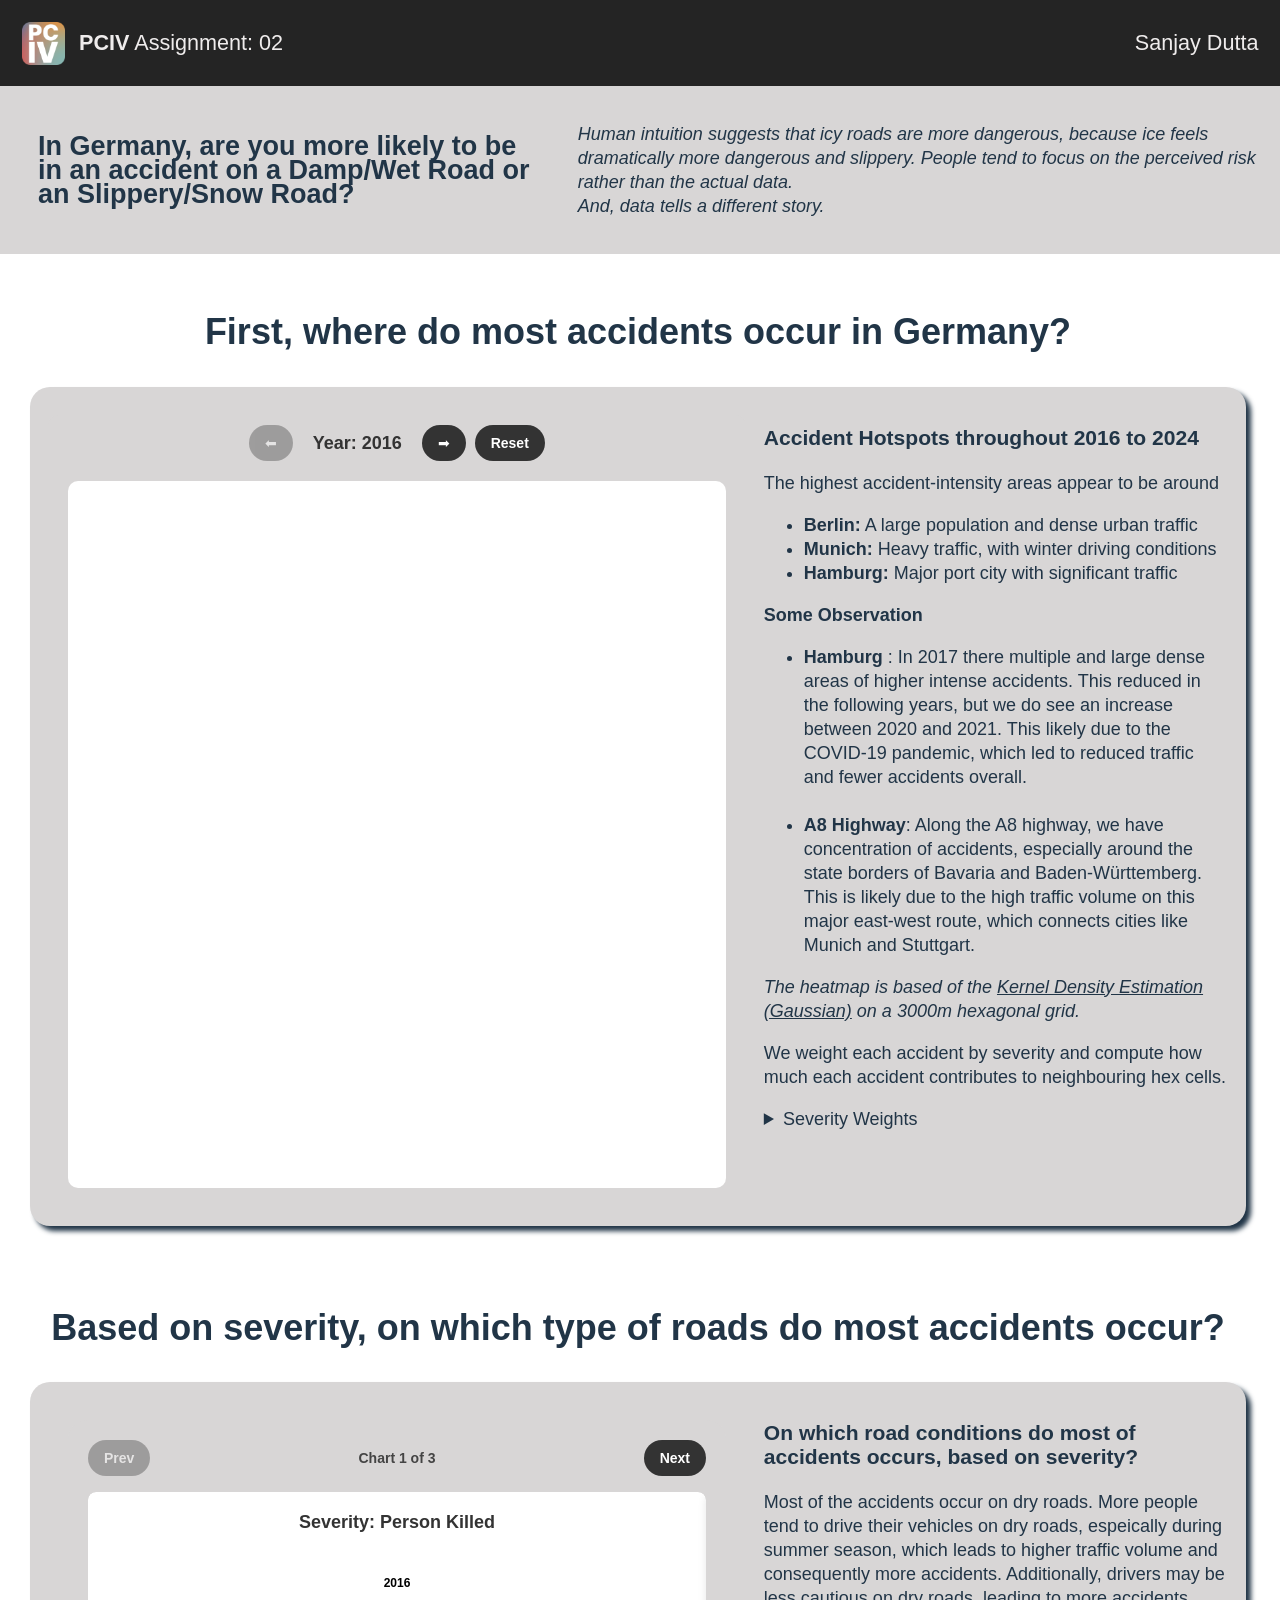
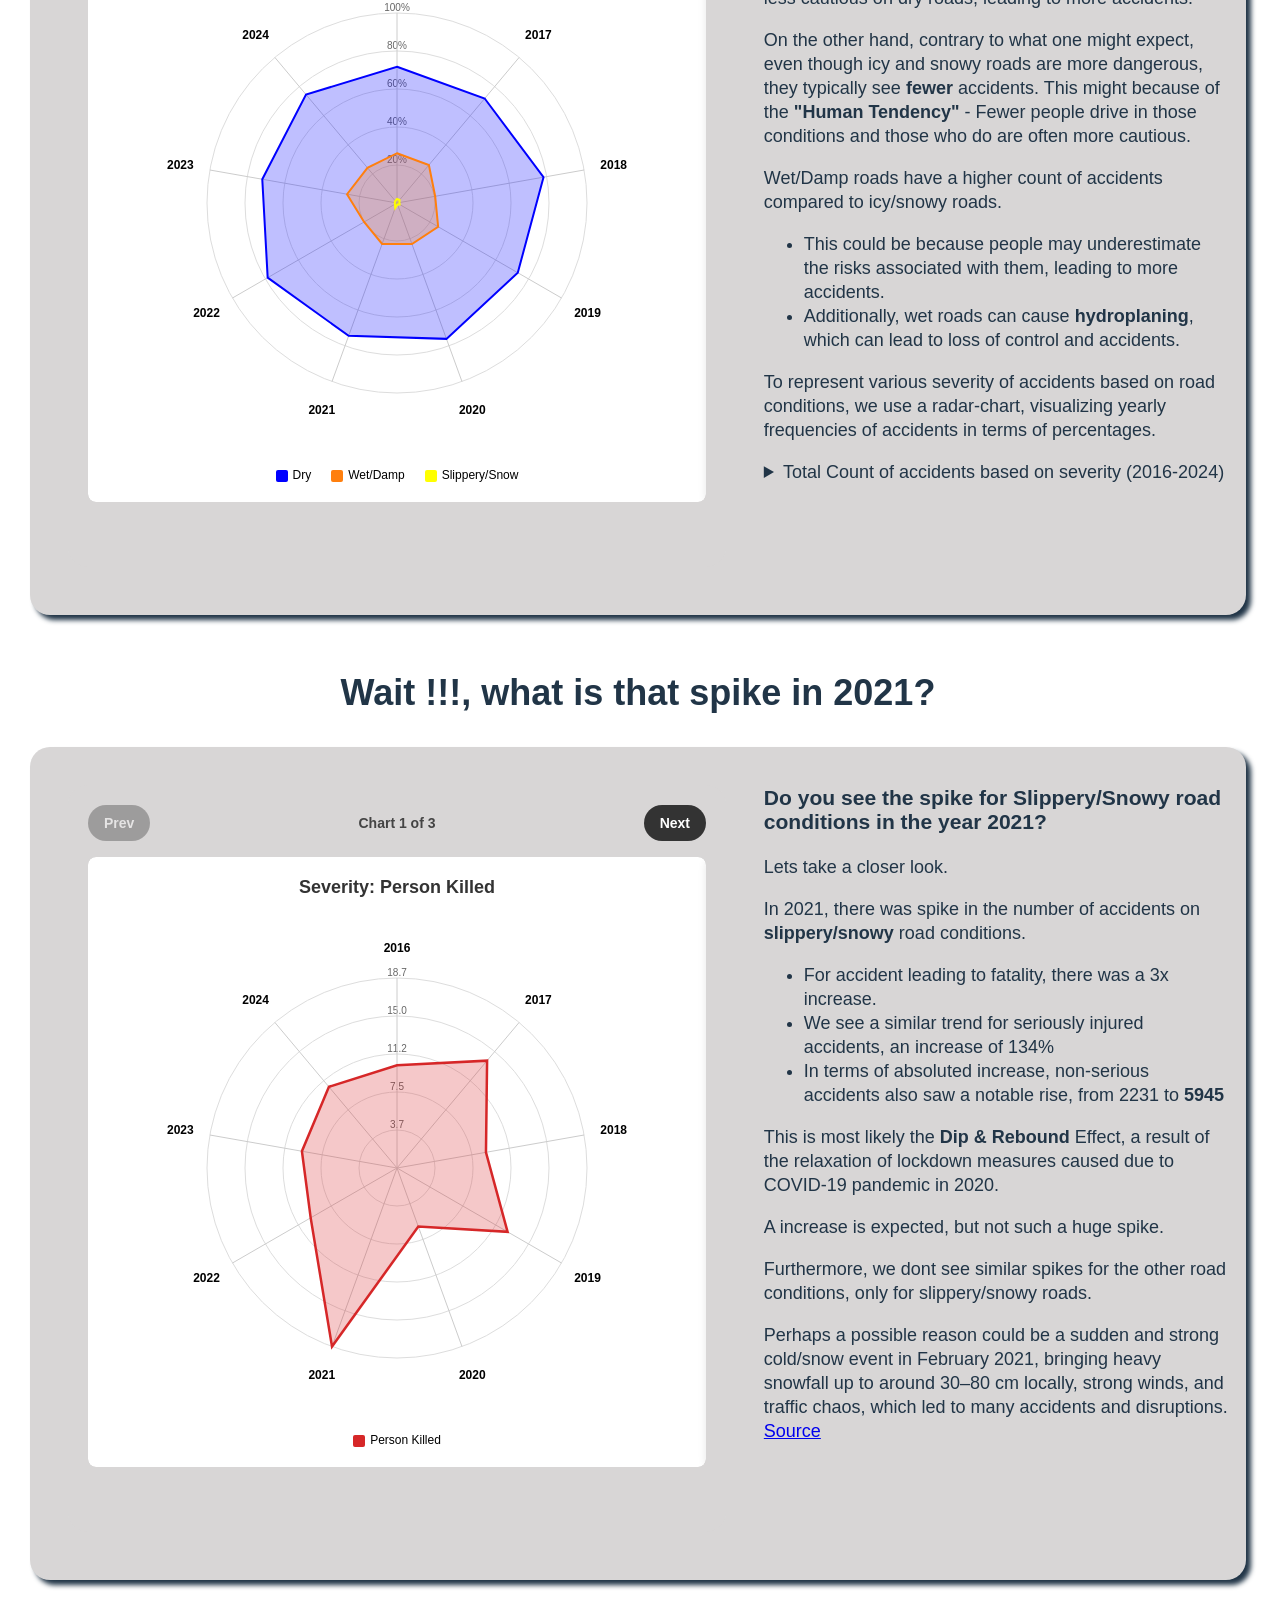
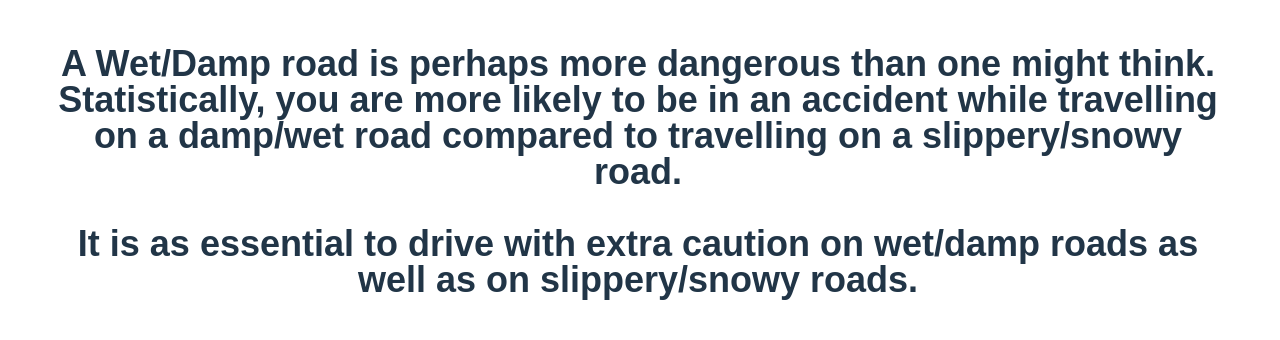
==== index.html @ e05a60e8 "Public push only" ====
<!DOCTYPE html>
<html lang="en">
	<head>
		<meta charset="utf-8" />
		<link rel="icon" href="public/favicon.png" />
		<meta name="viewport" content="width=device-width, initial-scale=1" />
		<title>Assignment 02</title>
		<!-- global style -->
		<link rel="stylesheet" href="style.css">
		<!-- d3: version given with the assignment -->
		<script src="./d3.v7.min.js"></script>
		<script src="drawMap.js"></script>
	</head>
	<body>
		<div>
			<nav>
				<img src="public/favicon.png" alt="logo" id="logo" />
				<span id="assignment_id"></span>
				<span class="divider"></span>
				<span id="name"></span>
			</nav>

			<div class="intro-area">
				<h2 style="padding-left:20px; float:left;width:40%;">In Germany, are you more likely to be in an accident on a Damp/Wet Road or an Slippery/Snow Road?</h2>
				<p style="float: right;width:55%; font-style: italic;" >Human intuition suggests that icy roads are more dangerous, because ice feels dramatically more dangerous and slippery. People tend to focus on the perceived risk rather than the actual data.<br> And, data tells a different story.</p>
			</div>
			<br>
			<div class="work-area">
        		<table class="split-table" >
					<h1 style="text-align:center; padding: 1rem;"><b>First</b>, where do most accidents occur in Germany?</h1>
					<tbody>
					
            			<tr class="split-row">
						<td class="split-cell left-pane">

							<!-- navigation buttons inside left pane -->
							<div class="nav-buttons" style="background-color: #d8d6d6; border-radius: 10px 10px 0px 0px; ">
									<button id="prevBtn" class="nav-button" disabled>⬅</button>
									<span id="yearLabel">Year: 2016</span>
									<button id="nextBtn" class="nav-button">➡</button>
									<button id="resetBtn" class="nav-button">Reset</button>
								</div>


							<div class="left-frame-container" style=" overflow:hidden; background-color: #d8d6d6;"> 
								<div style="padding: 20px; ">
									<iframe id="leftFrame2016" src="./heatmap_html/2016.html" scrolling="no" frameborder="0" style="border-radius: 10px;"></iframe> 
									<iframe id="leftFrame2017" src="./heatmap_html/2017.html" scrolling="no" frameborder="0" style="display:none;border-radius: 10px;"></iframe>
									<iframe id="leftFrame2018" src="./heatmap_html/2018.html" scrolling="no" frameborder="0" style="display:none;border-radius: 10px;"></iframe>
									<iframe id="leftFrame2019" src="./heatmap_html/2019.html" scrolling="no" frameborder="0" style="display:none;border-radius: 10px;"></iframe>
									<iframe id="leftFrame2020" src="./heatmap_html/2020.html" scrolling="no" frameborder="0" style="display:none;border-radius: 10px;"></iframe>
									<iframe id="leftFrame2021" src="./heatmap_html/2021.html" scrolling="no" frameborder="0" style="display:none;border-radius: 10px;"></iframe>
									<iframe id="leftFrame2022" src="./heatmap_html/2022.html" scrolling="no" frameborder="0" style="display:none;border-radius: 10px;"></iframe>
									<iframe id="leftFrame2023" src="./heatmap_html/2023.html" scrolling="no" frameborder="0" style="display:none;border-radius: 10px;"></iframe>
									<iframe id="leftFrame2024" src="./heatmap_html/2024.html" scrolling="no" frameborder="0" style="display:none;border-radius: 10px;"></iframe>
								</div>
								</div>
							
						</td>
						<td class="split-cell right-pane">
							
							<h3>Accident Hotspots throughout 2016 to 2024</h3>
							<p>The highest accident-intensity areas appear to be around</p>
							<ul>
				  				<li><b>Berlin:</b><span> A large population and dense urban traffic </span></li>
				  				<li><b>Munich:</b><span> Heavy traffic, with winter driving conditions </span></li>
				  				<li><b>Hamburg:</b><span> Major port city with significant traffic </span></li>
							</ul>
							<b>Some Observation</b>
							<ul>
								<li>
									<b>Hamburg</b> : In 2017 there multiple and large dense areas of higher intense accidents. This reduced in the following years, but we do see an increase between 2020 and 2021. This likely due to the COVID-19 pandemic, which led to reduced traffic and fewer accidents overall.
								</li>
								<br>
								<li>
									<b>A8 Highway</b>: Along the A8 highway, we have concentration of accidents, especially around the state borders of Bavaria and Baden-Württemberg. This is likely due to the high traffic volume on this major east-west route, which connects cities like Munich and Stuttgart. 
								
								</li>
							</ul>
							<p style="font-style: italic;"> 
							The heatmap is based of the <u>Kernel Density Estimation (Gaussian)</u> on a 3000m hexagonal grid.</p><p>We weight each accident by severity and compute how much each accident contributes to neighbouring hex cells. </p>
							<details>
								<summary>Severity Weights</summary>
								<table>
								
								<tbody>
									<tr>
										<td>Severity1 - (Killed)</td>
										<td>Weight 5</td>
									</tr>
									<tr>
										<td>Severity2 - (Seriously Injured)</td>
										<td>Weight 3</td>
									</tr>
									<tr>
										<td>Severity3 - (Non-Seriously Injured)</td>
										<td>Weight 1</td>
									</tr>
							</table>
							</details>
							
						</td>
						</tr>
					</tbody>
				</table>
				<br>
				<br>
				<h1 style="text-align:center; padding: 1rem;">Based on severity, on which type of roads do most accidents occur?</h1>
					
				<table class="split-table">
          			<tbody>
            			<tr class="split-row">
						<td class="split-cell left-pane">
							<div class="left-frame-container" style="border-radius:20px; overflow:hidden;padding-bottom: 50px;"> 
							<iframe id="radarChartFrame" src="./severity2.html" scrolling="no" frameborder="0" style="border-radius: 20px;"></iframe>
							</div>
							<!-- navigation buttons inside left pane -->
							
						</td>
						<td class="split-cell right-pane">
							
							<h3>On which road conditions do most of accidents occurs, based on severity?</h3>
							<p>
								Most of the accidents occur on dry roads. More people tend to drive their vehicles on dry roads, espeically during summer season, which leads to higher traffic volume and consequently more accidents. Additionally, drivers may be less cautious on dry roads, leading to more accidents. 
							</p>
							<p>On the other hand, contrary to what one might expect, even though icy and snowy roads are more dangerous, they typically see <span style="font-weight: bold;">fewer</span> accidents. This might because  of the <span style="font-weight: bold;">"Human Tendency"</span> - Fewer people drive in those conditions and those who do are often more cautious.</p>
							<p>
								Wet/Damp roads have a higher count of accidents compared to icy/snowy roads.<ul><li> This could be because people may underestimate the risks associated with them, leading to more accidents.</li><li> Additionally, wet roads can cause <span style="font-weight: bold;">hydroplaning</span>, which can lead to loss of control and accidents.</li></ul>
							</p>
							<p>To represent various severity of accidents based on road conditions, we use a radar-chart, visualizing yearly frequencies of accidents in terms of percentages.</p>
							<details>
							<summary>Total Count of accidents based on severity (2016-2024)</summary>
							<table style="font-size: 0.9rem;">
								<thead>
									<tr>
										<th>Road Condition</th>
										<th>Killed </th>
										<th>Seriously Injured</th>
										<th>Non-Seriously Injured</th>
									</tr>
								</thead>
								<tbody style="text-align: center;">
									<tr>
										<td>Dry</td>
										<td>15380</td>
										<td>286655</td>
										<td>1255715</td>
									</tr>
									<tr>
										<td>Wet/Damp</td>
										<td>4897</td>
										<td>82386</td>
										<td>407633</td>
									</tr>
									<tr>
										<td>Slippery/Snowy</td>
										<td>326</td>
										<td>7745</td>
										<td>37282</td>
									</tr>

								</tbody>
							</table>
						</details>
						</td>
						
						</tr>
						
					</tbody>
				</table>
				<br>
				<h1 style="text-align:center; padding: 1rem;">Wait !!!, what is that spike in 2021?</h1>
				
				<table class="split-table">
          			<tbody>
            			<tr class="split-row">
						<td class="split-cell left-pane">
							<div class="left-frame-container" style="border-radius:20px; overflow:hidden;padding-bottom: 50px;"> 
							<iframe id="radarChartFrame" src="./severity3.html" scrolling="no" frameborder="0" style="border-radius: 20px;"></iframe>
							</div>
							<!-- navigation buttons inside left pane -->
							
						</td>
						<td class="split-cell right-pane">
							<h3>Do you see the spike for Slippery/Snowy road conditions in the year 2021?</h3>
							<p>Lets take a closer look.</p>
							<p>In 2021, there was spike in the number of accidents on <span style="font-weight: bold;">slippery/snowy</span> road conditions.</p>
								<ul>
				  				<li>For accident leading to fatality, there was a 3x increase.</li>
				  				<li>We see a similar trend for seriously injured accidents, an increase of 134%</li>
								<li>In terms of absoluted increase, non-serious accidents also saw a notable rise, from 2231 to <span style="font-weight: bold;">5945</span></li>
				  			</ul>

							<p>This is most likely the <span style="font-weight: bold;">Dip & Rebound</span> Effect, a result of the relaxation of lockdown measures caused due to COVID-19 pandemic in 2020.</p>
							<p>A increase is expected, but not such a huge spike. </p>
							<p> Furthermore, we dont see similar spikes for the other road conditions, only for slippery/snowy roads.</p>
							<p>Perhaps a possible reason could be a sudden and strong cold/snow event in February 2021, bringing heavy snowfall up to around 30–80 cm locally, strong winds, and traffic chaos, which led to many accidents and disruptions. <a href="https://www.dw.com/en/germany-snowed-in-by-extreme-winter-weather/g-56489929" target="_blank">Source</a></p>
						</td>
						</tr>
					</tbody>
				</table>
				<br>
				<h1 style="text-align:center; padding: 1rem; line-height: 100%;">A Wet/Damp road is perhaps more dangerous than one might think.
					<br>Statistically, you are more likely to be in an accident while travelling on a damp/wet road compared to travelling on a slippery/snowy road.
					<br><br> 
					It is as essential to drive with extra caution on wet/damp roads as well as on slippery/snowy roads.</h1>
				
				
			</div>



			
		</div>
	</body>
</html>

<script>

	const assignment_id = "02"
	const student_name = "Sanjay Dutta" // type your name here

	function loadData() {
		(async function() {
			try {
				const unfallatlasData = await d3.json("public/accident_data_2016-2024.json")
				const germanyData = await d3.json("public/germany_states.geo.json")

				// call function to draw the map and the cities information
				drawMap(unfallatlasData, germanyData)
			} catch(error) {
				console.log(error)
			}
		})();		
	}


	// nav bar: fill assignment number and student name 
	document.getElementById("assignment_id").innerHTML = "<b>PCIV</b> Assignment: "+assignment_id
	document.getElementById("name").innerText = student_name
	
	// load data and plot map
	loadData()		

// --- iframe navigation (Previous / Next) ---
document.addEventListener('DOMContentLoaded', () => {
	const frameEls = [document.getElementById('leftFrame2016'), document.getElementById('leftFrame2017'), document.getElementById('leftFrame2018'), document.getElementById('leftFrame2019'), document.getElementById('leftFrame2020'), document.getElementById('leftFrame2021'), document.getElementById('leftFrame2022'), document.getElementById('leftFrame2023'), document.getElementById('leftFrame2024')];
	const years = [2016, 2017, 2018, 2019, 2020, 2021, 2022, 2023, 2024];
	let idx = 0; // start showing 2016
	const prevBtn = document.getElementById('prevBtn');
	const resetBtn = document.getElementById('resetBtn');
	const nextBtn = document.getElementById('nextBtn');
	const yearLabel = document.getElementById('yearLabel');

	if (!frameEls[0] || !frameEls[1] || !prevBtn || !nextBtn || !resetBtn) {
		console.warn('Iframe navigation elements not found');
		return;
	}

	function updateButtons() {
		prevBtn.disabled = idx <= 0;
		nextBtn.disabled = idx >= frameEls.length - 1;
		if (yearLabel) yearLabel.textContent = `Year: ${years[idx]}`;
	}

	function setFrame(i) {
		if (i < 0 || i >= frameEls.length) return;
		idx = i;
		frameEls.forEach((el, j) => {
			el.style.display = (j === idx) ? 'block' : 'none';
		});
		updateButtons();
	}

	prevBtn.addEventListener('click', () => setFrame(idx - 1));
	nextBtn.addEventListener('click', () => setFrame(idx + 1));
	resetBtn.addEventListener('click', () => {
		const activeFrame = frameEls[idx];
		if (!activeFrame || !activeFrame.contentWindow) return;
		if (typeof activeFrame.contentWindow.resetMapZoom === 'function') {
			activeFrame.contentWindow.resetMapZoom();
		}
	});

	// ensure initial state
	setFrame(0);
});
	
  </script>
---- style.css ----
:root {
	font-family: Futura, Inter, Avenir, Helvetica, Arial, sans-serif;
	font-size: 18px;
	line-height: 24px;
	font-weight: 400;

	color-scheme: light dark;
	color: rgba(20, 20, 20, 0.87);
	background-color: #ffffff;

	font-synthesis: none;
	text-rendering: optimizeLegibility;
	-webkit-font-smoothing: antialiased;
	-moz-osx-font-smoothing: grayscale;
	-webkit-text-size-adjust: 100%;
}

.intro-area {
	display: flex;
	align-items: center;
	justify-content: space-between;
	padding: 1rem;
	gap: 1rem;
	background-color: #d8d6d6;
	bottom:10px;
}

body {
	margin: 0;
	overflow: auto;
}

nav {
	font-size: 1.2em;
	display: flex;
	padding: 1em;
	align-items: center;
	background-color: #242424;
	color: #efecec;
}

nav > #logo {
	height: 2em;
	margin-right: 0.66em;
}

.divider {
	flex-grow: 1;
}

@media (prefers-color-scheme: light) {
	:root {
		color: #213547;
		background-color: #ffffff;
	}
	a:hover {
		color: #747bff;
	}
	button {
		background-color: #f9f9f9;
	}
}

main {
	position: relative;
	width: 100%;
	height: 100%;
	display: flex;
	align-items: center;
	justify-content: center;
	overflow: auto;
}

#heatmap-controls {
	position: absolute;
	top: 1rem;
	left: 1rem;
	z-index: 20;
	background: rgba(20, 20, 20, 0.72);
	color: #fff;
	backdrop-filter: blur(8px);
	border: 1px solid rgba(255, 255, 255, 0.15);
	border-radius: 0.8rem;
	padding: 0.8rem 1rem;
	min-width: 340px;
	box-shadow: 0 10px 30px rgba(0, 0, 0, 0.22);
}

.heatmap-controls__title {
	font-size: 0.9rem;
	font-weight: 700;
	letter-spacing: 0.04em;
	text-transform: uppercase;
	margin-bottom: 0.45rem;
}

.heatmap-controls__row {
	display: flex;
	align-items: center;
	gap: 0.75rem;
}

#heatmap-year-label,
#heatmap-year-count {
	font-size: 0.9rem;
	white-space: nowrap;
}

#heatmap-year-slider {
	flex: 1;
	accent-color: #ff6b35;
	height: 1.5rem;
}

svg {
	display: block;
}

#legend {
	background-color: #fff5;
	padding: 0.5em;
	height: 4.5em;
	border-radius: 0.5em;
	backdrop-filter: blur(4px);
	position: absolute;
	bottom: 3em;
	right: 1em;
	width: 320px;
	display: flex;
	flex-direction: column;
	gap: 0.5em;
}

.work-area {
	width: 95%;
	height: 100%;
	min-height: 90vh;
	display: flex;
	margin-left:30px;
	flex-direction: column;
}

.nav-buttons {
	display: flex;
	gap: 0.5rem;
	margin: 10px auto 0; /* center horizontally and add small top margin */
	justify-content: center; /* center buttons */
	padding-top: 10px; /* requested top padding */
}

.nav-button {
	border: none;
	border-radius: 999px;
	padding: 10px 16px;
	font-size: 14px;
	font-weight: bold;
	color: white;
	background: #333;
	cursor: pointer;
	transition: opacity 0.2s ease, transform 0.2s ease;
}


.nav-button:hover:not(:disabled) {
	transform: translateY(-1px);
}

.nav-button:disabled {
	opacity: 0.35;
	cursor: default;
}

.nav-buttons #yearLabel {
	display: inline-flex;
	align-items: center;
	padding: 0 0.6rem;
	font-weight: 700;
	color: #333;
}

.split-table {
	width: 100%;
	height: 100%;
	border-collapse: collapse;
	border-spacing: 0;
	table-layout: fixed;
	border-radius: 20px;
	background-color: #d8d6d6;
	padding: 10px;
	box-shadow: 5px 5px 5px;
}


.split-row {
	height: 50%;
}

.split-cell {
	vertical-align: top;
	border: none;
	padding: 0;
}

.left-pane {
    width: 60%;
    padding: 1rem 0 1rem 1rem; /* remove right padding to eliminate gap */
    min-height: calc(100vh - 6.5em - 2rem); /* viewport minus navbar and padding */
	
    align-items: center;
    justify-content: center;
}

.right-pane {
    width: 40%;
    padding: 1rem 1rem 1rem 1rem; /* remove left padding to eliminate gap */
}

.left-pane iframe {
	display: block;
	width: 100%;
	height: calc(100vh - 6.5em - 2rem); /* ensure iframe fills left pane vertically */
	max-height: calc(100vh - 6.5em - 2rem);
	border: 0;
	overflow: hidden; /* hide iframe native overflow */
	/* hide scrollbars across browsers */
	scrollbar-width: none; /* Firefox */
	-ms-overflow-style: none; /* IE 10+ */
}

/* WebKit scrollbar hide */
.left-pane iframe::-webkit-scrollbar {
    display: none;
}

	/* stacked iframe container: position relative so iframes can be absolutely stacked */
	.left-frame-container {
		position: relative;
		width: 100%;
		height: calc(100vh - 6.5em - 2rem);
	}

	.left-frame-container iframe {
		position: absolute;
		top: 20px;
		left: 20px;
		width: calc(100% - 40px);
		height: calc(100% - 40px);
		border: 0;
	}
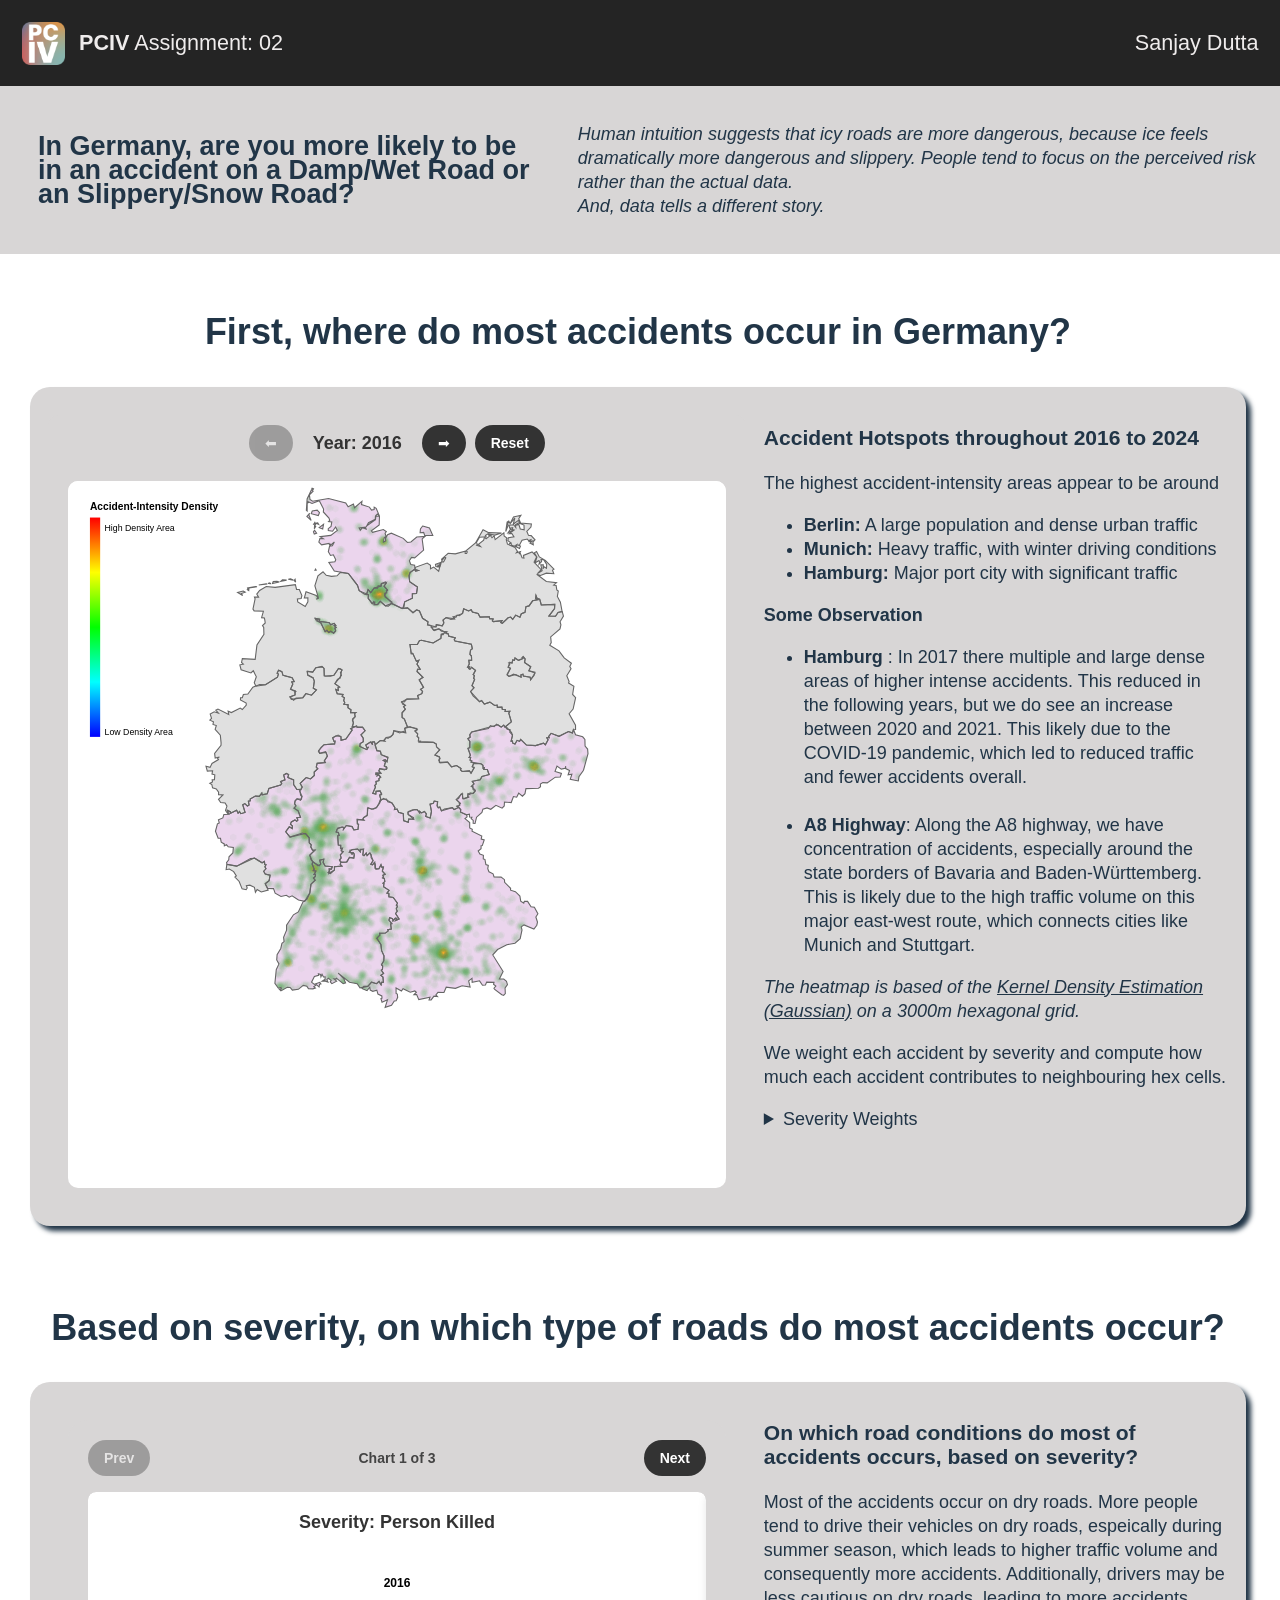
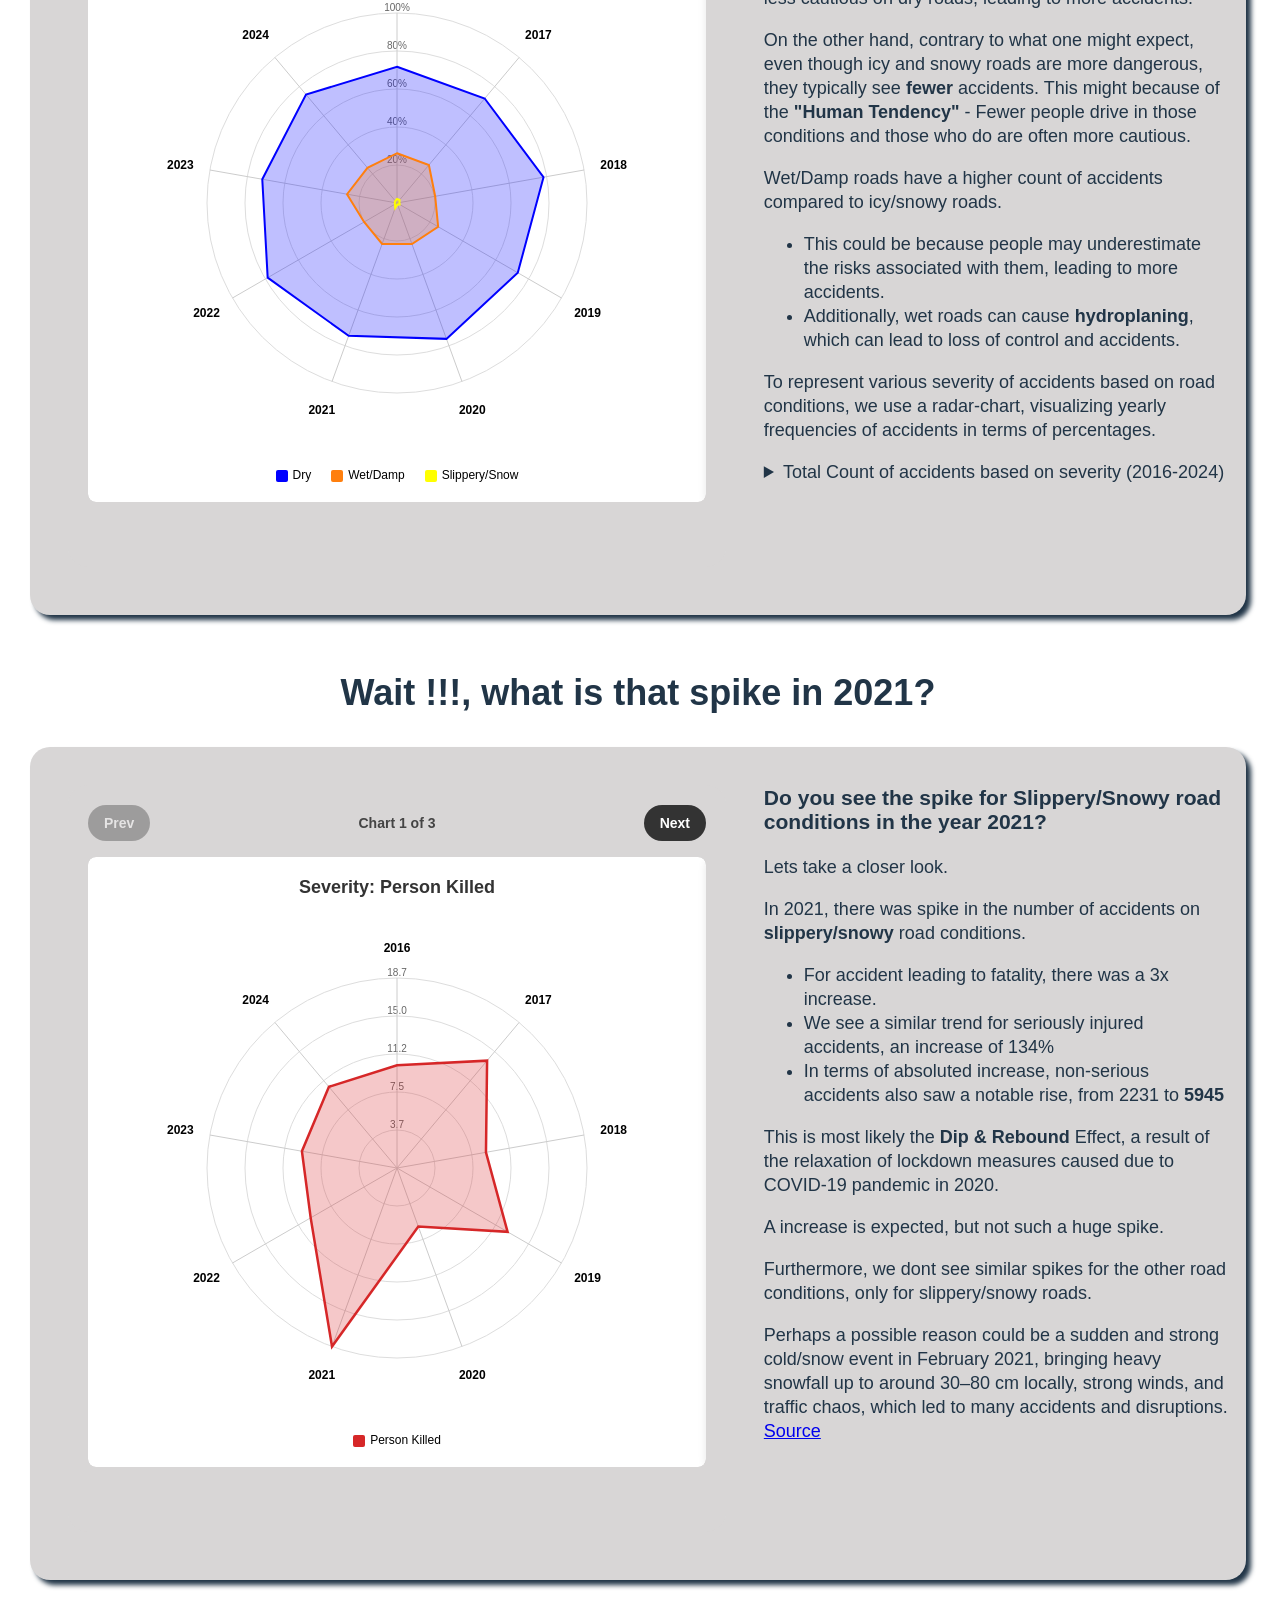
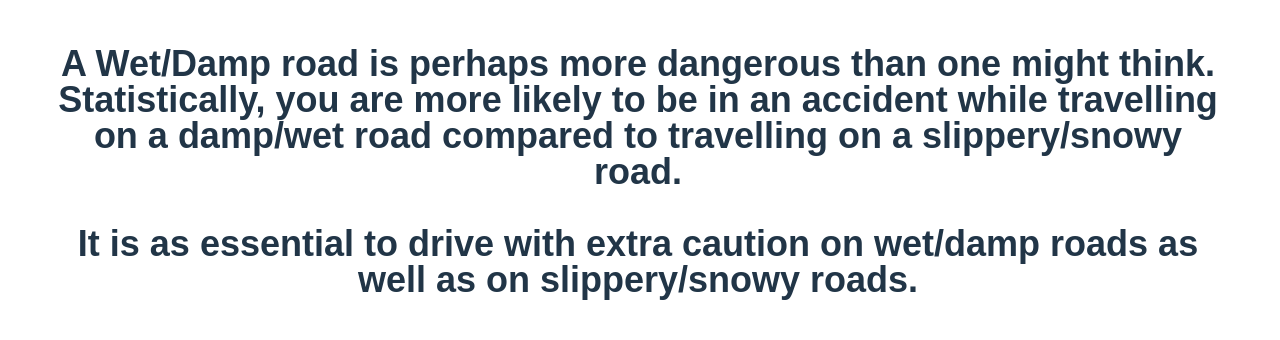
==== commit 9b969ed4: "updated dataset" ====
--- a/index.html
+++ b/index.html
@@ -223,7 +223,7 @@
 	function loadData() {
 		(async function() {
 			try {
-				const unfallatlasData = await d3.json("public/accident_data_2016-2024.json")
+				//const unfallatlasData = await d3.json("public/accident_data_2016-2024.json")
 				const germanyData = await d3.json("public/germany_states.geo.json")
 
 				// call function to draw the map and the cities information
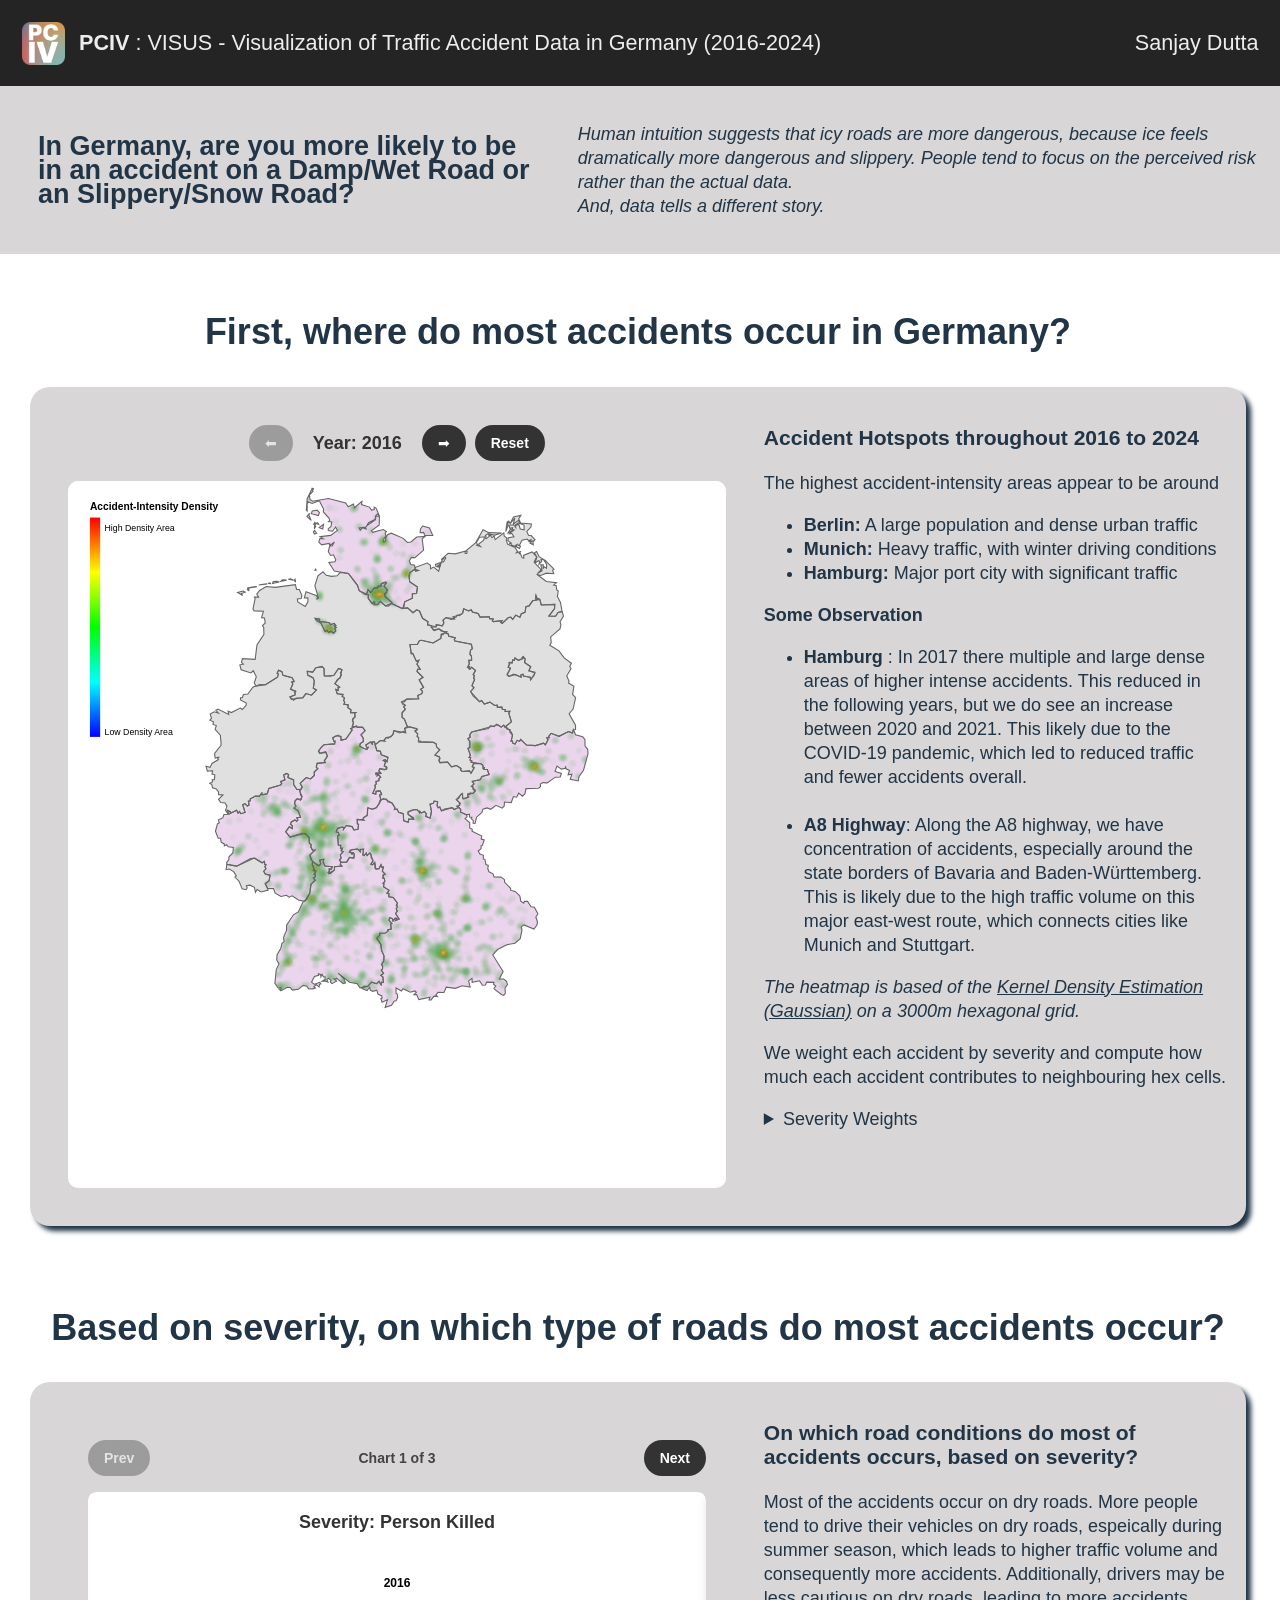
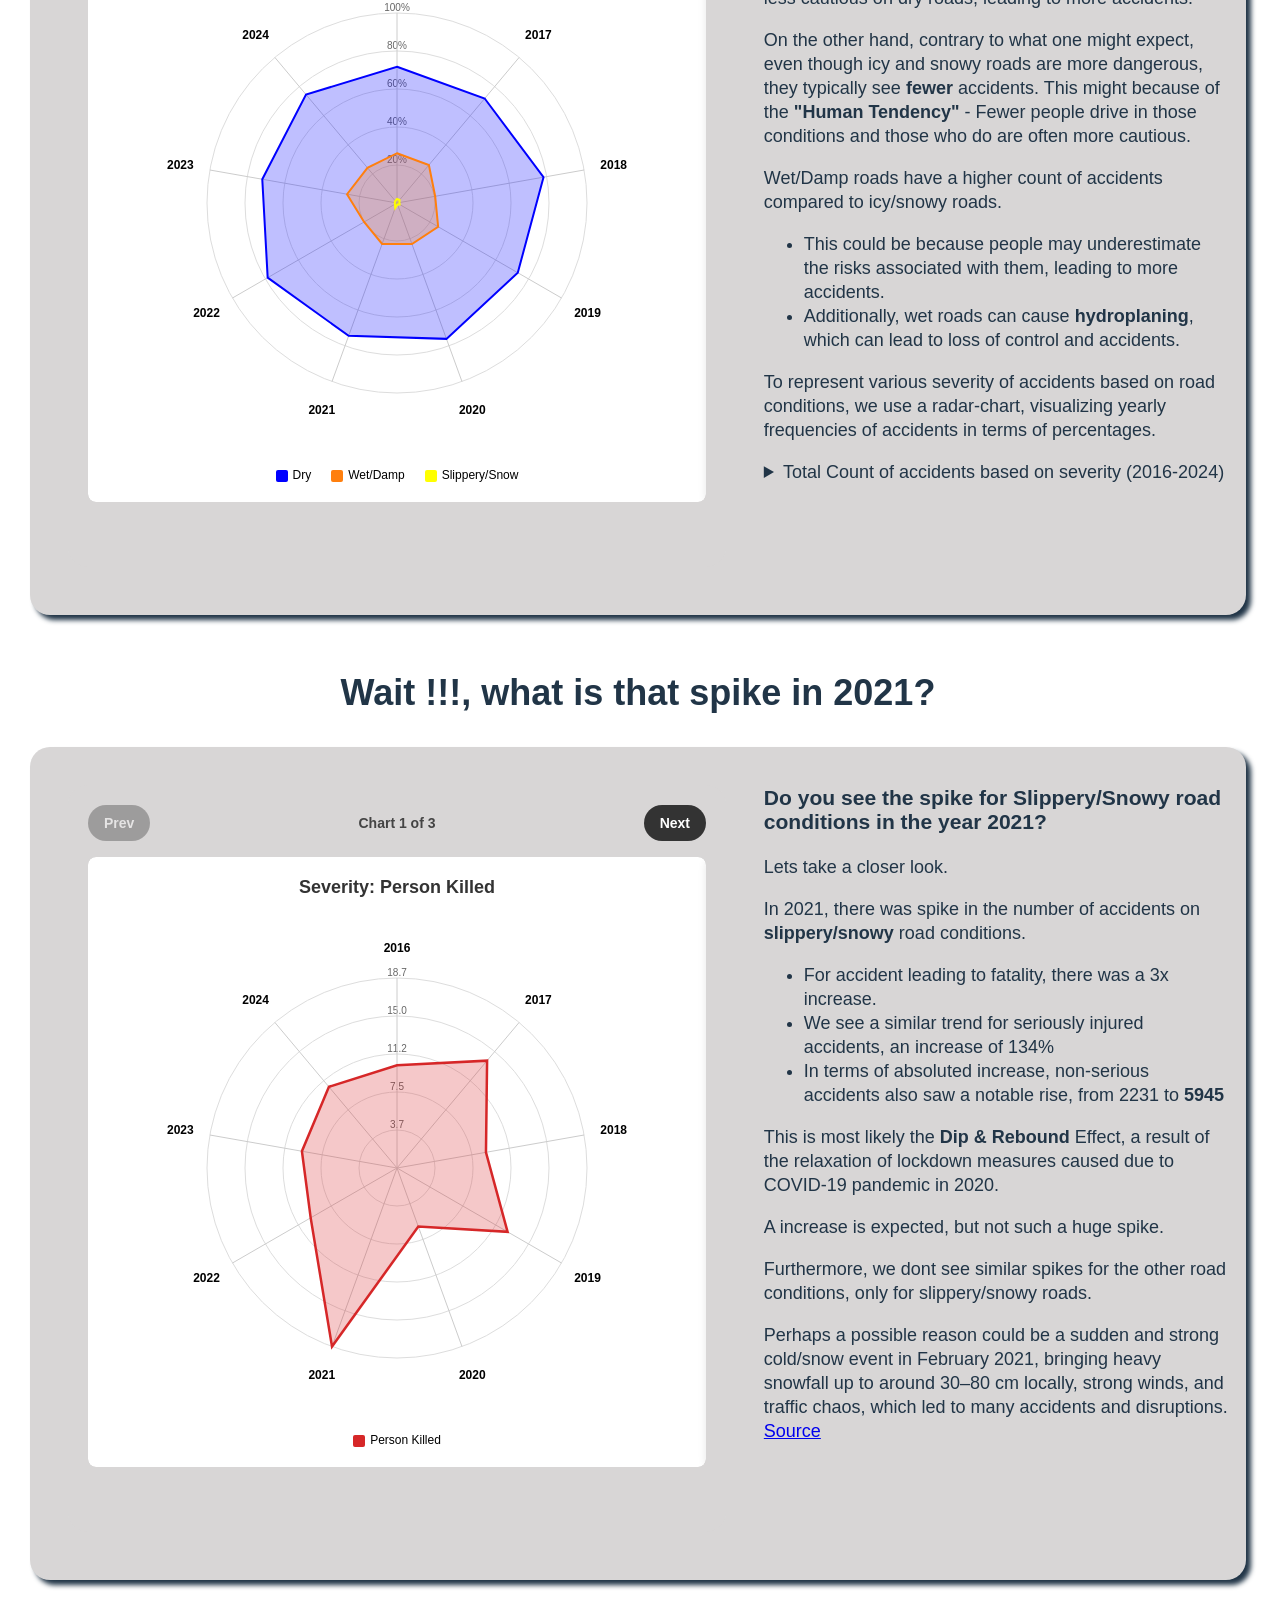
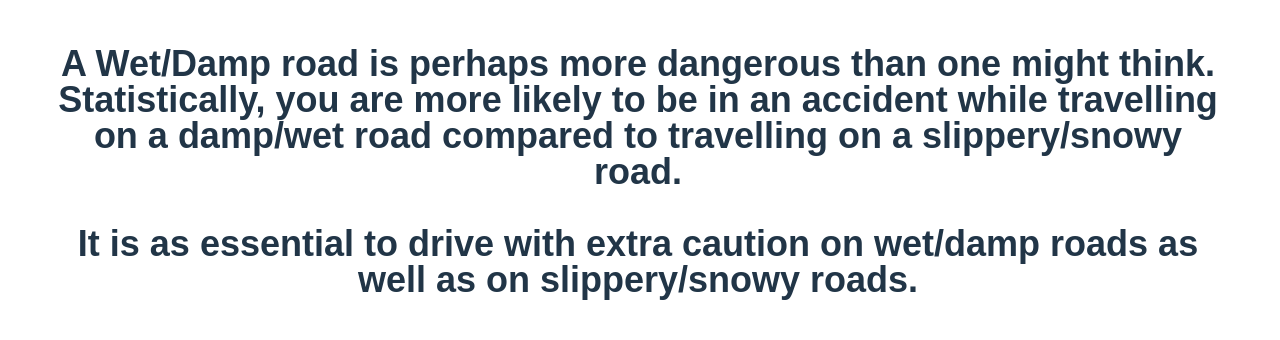
==== commit d8e48a81: "Update index.html" ====
--- a/index.html
+++ b/index.html
@@ -4,7 +4,7 @@
 		<meta charset="utf-8" />
 		<link rel="icon" href="public/favicon.png" />
 		<meta name="viewport" content="width=device-width, initial-scale=1" />
-		<title>Assignment 02</title>
+		<title>Traffic Accident Data Visualization</title>
 		<!-- global style -->
 		<link rel="stylesheet" href="style.css">
 		<!-- d3: version given with the assignment -->
@@ -217,7 +217,7 @@
 
 <script>
 
-	const assignment_id = "02"
+	const assignment_id = "VISUS -  Visualization of Traffic Accident Data in Germany (2016-2024)" // type your assignment name here
 	const student_name = "Sanjay Dutta" // type your name here
 
 	function loadData() {
@@ -227,7 +227,7 @@
 				const germanyData = await d3.json("public/germany_states.geo.json")
 
 				// call function to draw the map and the cities information
-				drawMap(unfallatlasData, germanyData)
+				//drawMap(unfallatlasData, germanyData)
 			} catch(error) {
 				console.log(error)
 			}
@@ -236,7 +236,7 @@
 
 
 	// nav bar: fill assignment number and student name 
-	document.getElementById("assignment_id").innerHTML = "<b>PCIV</b> Assignment: "+assignment_id
+	document.getElementById("assignment_id").innerHTML = "<b>PCIV</b> : "+assignment_id
 	document.getElementById("name").innerText = student_name
 	
 	// load data and plot map
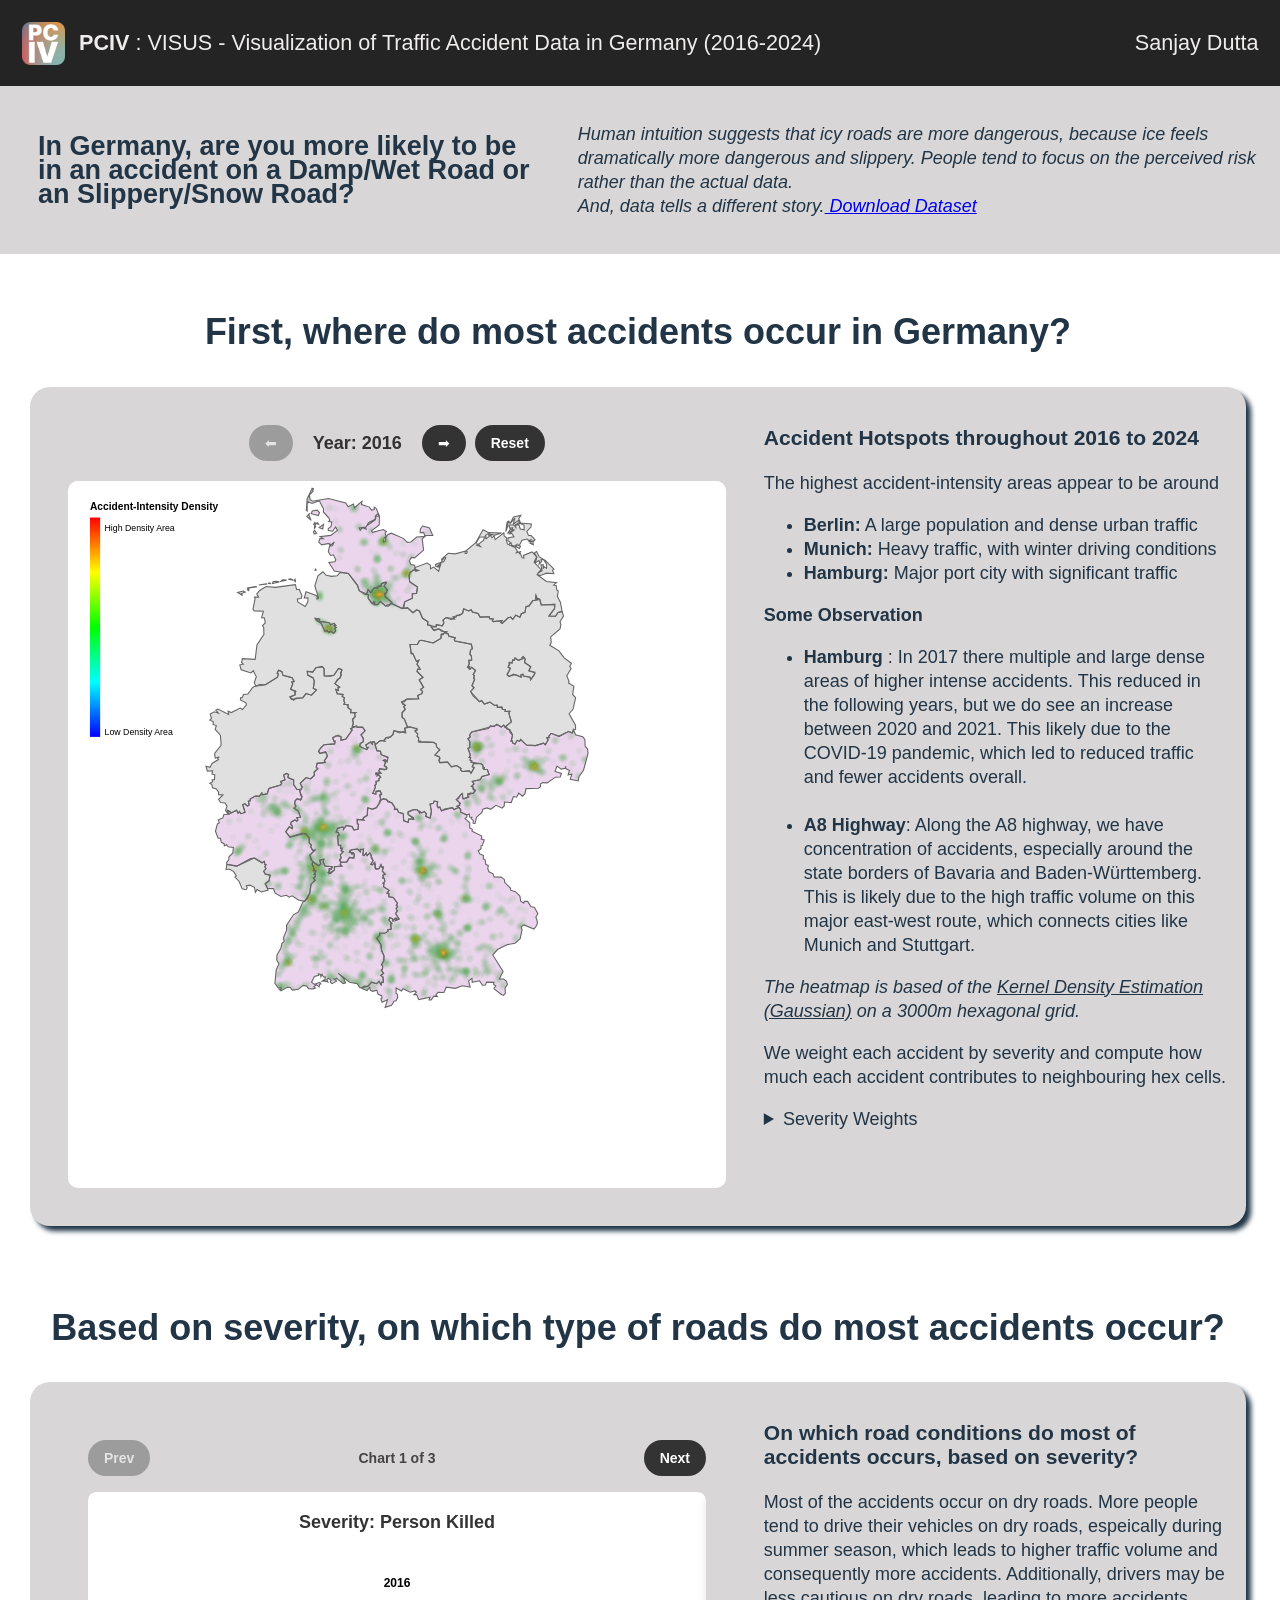
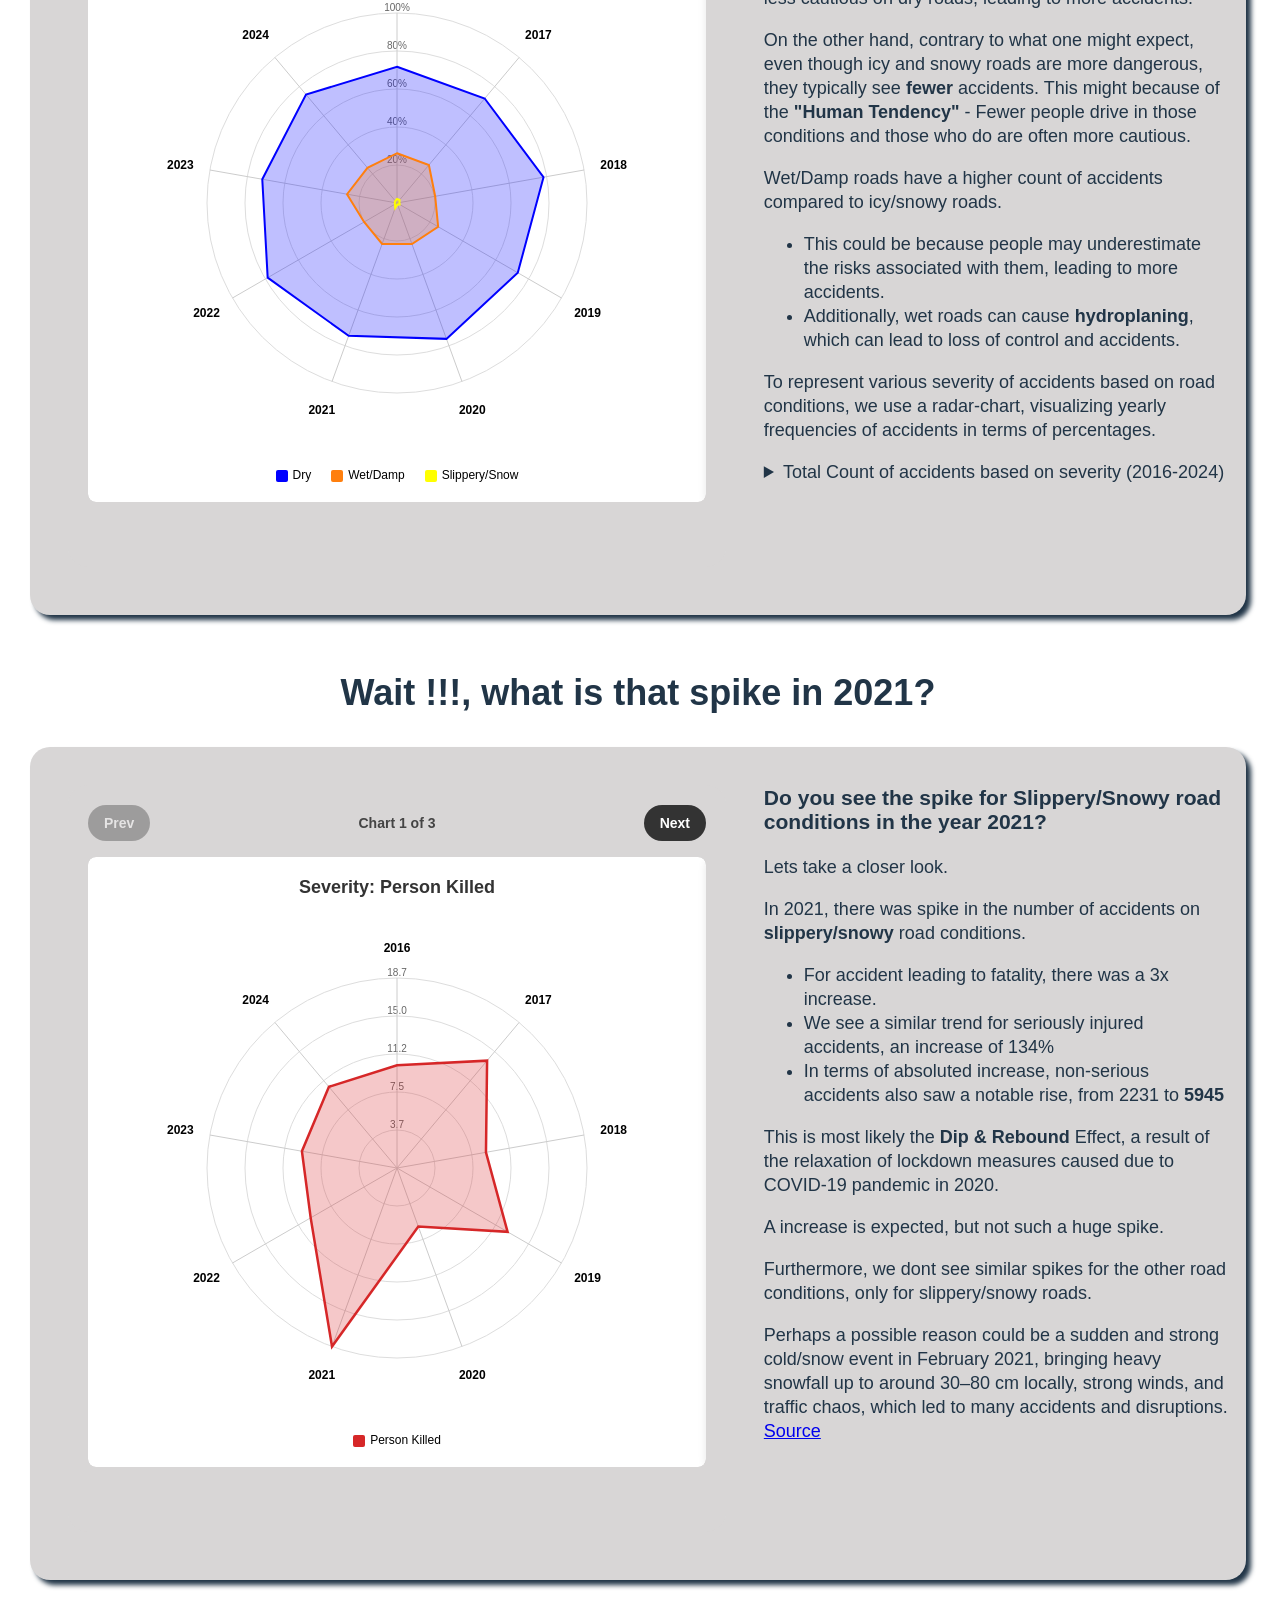
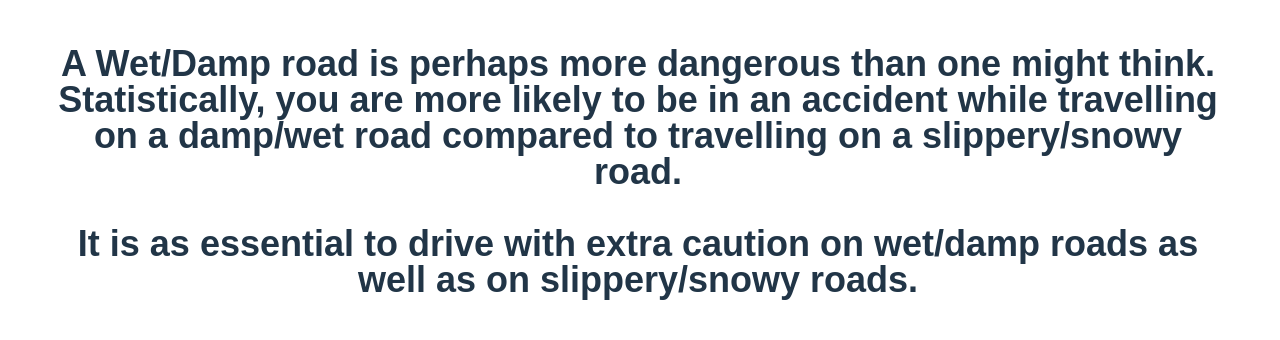
==== commit bbfed8d4: "Update index.html" ====
--- a/index.html
+++ b/index.html
@@ -22,7 +22,7 @@
 
 			<div class="intro-area">
 				<h2 style="padding-left:20px; float:left;width:40%;">In Germany, are you more likely to be in an accident on a Damp/Wet Road or an Slippery/Snow Road?</h2>
-				<p style="float: right;width:55%; font-style: italic;" >Human intuition suggests that icy roads are more dangerous, because ice feels dramatically more dangerous and slippery. People tend to focus on the perceived risk rather than the actual data.<br> And, data tells a different story.</p>
+				<p style="float: right;width:55%; font-style: italic;" >Human intuition suggests that icy roads are more dangerous, because ice feels dramatically more dangerous and slippery. People tend to focus on the perceived risk rather than the actual data.<br> And, data tells a different story.<a href="https://drive.google.com/file/d/1nvb5Cq1Gbwsdgji5ijw5cpkX0N72S3dT/view?usp=sharing" target="_blank"> Download Dataset</a></p>
 			</div>
 			<br>
 			<div class="work-area">
